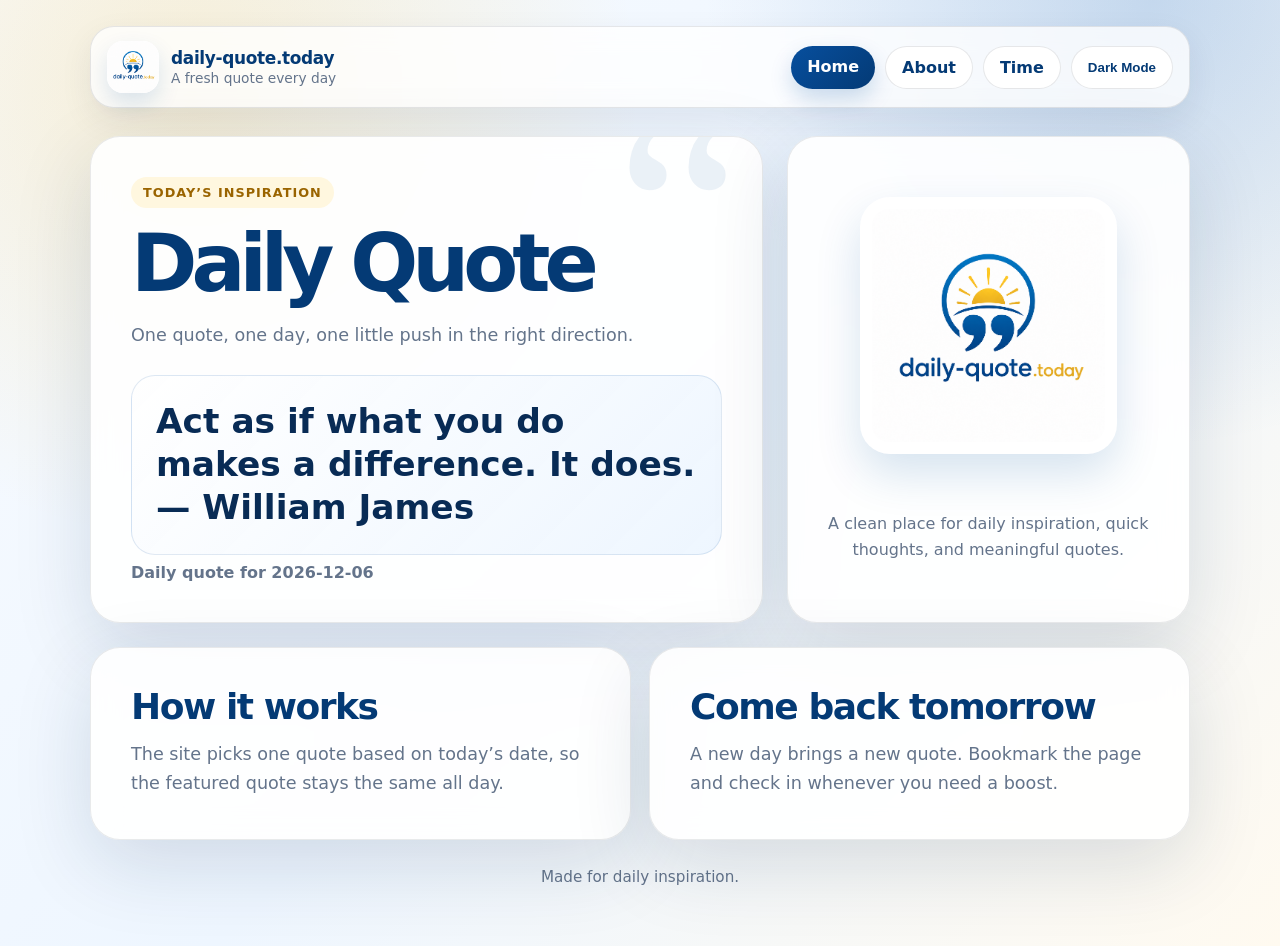
==== index.html @ e8eece8d "Initial commit" ====
<!DOCTYPE html><html lang="en"><head><title>Daily Quote</title><meta charset="UTF-8">
  <meta name="viewport" content="width=device-width, initial-scale=1.0">
  <link rel="icon" href="/favicon.ico" sizes="any">
  <link rel="icon" type="image/png" sizes="32x32" href="/favicon-32x32.png">
  <link rel="icon" type="image/png" sizes="16x16" href="/favicon-16x16.png">
  <link rel="apple-touch-icon" href="/apple-touch-icon.png">
  <script src="/theme.js"></script>
  <link rel="stylesheet" href="/style.css"></head><body><main class="page-shell"><header class="topbar">
      <a class="brand" href="/">
        <img src="/logo.png" alt="daily-quote.today logo">
        <span class="brand-text">
          <strong>daily-quote.today</strong>
          <span>A fresh quote every day</span>
        </span>
      </a>
      <nav class="nav" aria-label="Main navigation">
        <a href="/">Home</a>
        <a class="secondary" href="/about.html">About</a>
        <a class="secondary" href="/time.html">Time</a>
        <button class="theme-toggle" id="themeToggle" type="button"  data-theme-toggle>Dark Mode</button>
      </nav>
    </header><section class="hero"><article class="card quote-card"><span class="eyebrow">Today’s inspiration</span><h1>Daily Quote</h1><p class="lead">One quote, one day, one little push in the right direction.</p><div id="quote" class="quote">Loading today’s quote...</div><div id="quoteDate" class="meta">Checking the calendar...</div></article><aside class="card logo-panel"><img src="/logo.png" alt="daily-quote.today logo"><p>A clean place for daily inspiration, quick thoughts, and meaningful quotes.</p></aside></section><section class="grid"><article class="card"><h2>How it works</h2><p class="lead">The site picks one quote based on today’s date, so the featured quote stays the same all day.</p></article><article class="card"><h2>Come back tomorrow</h2><p class="lead">A new day brings a new quote. Bookmark the page and check in whenever you need a boost.</p></article></section><p class="footer">Made for daily inspiration.</p></main><script src="/app.js"></script></body></html>
---- style.css ----
*{box-sizing:border-box}:root{--blue:#074f9e;--blue-dark:#043a75;--gold:#f2b51e;--ink:#102033;--muted:#64748b;--line:rgba(15,23,42,.1);--card:rgba(255,255,255,.9);--shadow:0 24px 80px rgba(15,42,80,.14)}body{margin:0;min-height:100vh;color:var(--ink);font-family:Inter,ui-sans-serif,system-ui,-apple-system,BlinkMacSystemFont,"Segoe UI",sans-serif;background:radial-gradient(circle at 15% 10%,rgba(242,181,30,.18),transparent 28rem),radial-gradient(circle at 90% 0%,rgba(7,79,158,.18),transparent 28rem),linear-gradient(135deg,#f8fbff 0%,#eef6ff 52%,#fffaf0 100%)}.page-shell{width:min(1100px,calc(100% - 32px));margin:0 auto;padding:26px 0 44px}.topbar{display:flex;align-items:center;justify-content:space-between;gap:18px;padding:14px 16px;margin-bottom:28px;background:rgba(255,255,255,.78);border:1px solid var(--line);border-radius:24px;box-shadow:0 12px 32px rgba(15,42,80,.08);backdrop-filter:blur(12px)}.brand{display:flex;align-items:center;gap:12px;text-decoration:none}.brand img{width:52px;height:52px;object-fit:contain;border-radius:16px;background:white;box-shadow:0 10px 22px rgba(7,79,158,.14)}.brand-text strong{display:block;font-size:1.06rem;letter-spacing:-.02em;color:var(--blue-dark)}.brand-text span{display:block;color:var(--muted);font-size:.86rem;margin-top:2px}.nav{display:flex;flex-wrap:wrap;gap:10px;justify-content:flex-end}.nav a{border:0;border-radius:999px;padding:11px 16px;background:linear-gradient(135deg,var(--blue),var(--blue-dark));color:white;font-weight:800;text-decoration:none;box-shadow:0 10px 22px rgba(7,79,158,.2)}.nav a.secondary{background:white;color:var(--blue-dark);border:1px solid var(--line);box-shadow:none}.hero{display:grid;grid-template-columns:minmax(0,1.25fr) minmax(280px,.75fr);gap:24px;align-items:stretch}.card{background:var(--card);border:1px solid rgba(15,23,42,.09);border-radius:30px;padding:clamp(22px,4vw,40px);box-shadow:var(--shadow);backdrop-filter:blur(14px)}.quote-card{position:relative;overflow:hidden}.quote-card::before{content:"“";position:absolute;top:-70px;right:18px;color:rgba(7,79,158,.08);font-size:18rem;font-family:Georgia,serif;line-height:1}.eyebrow{display:inline-flex;align-items:center;gap:8px;padding:8px 12px;border-radius:999px;background:#fff7df;color:#9a6400;font-weight:900;font-size:.8rem;text-transform:uppercase;letter-spacing:.08em}h1{font-size:clamp(2.3rem,7vw,5rem);line-height:.96;letter-spacing:-.075em;margin:18px 0;color:var(--blue-dark)}h2{font-size:clamp(1.5rem,3vw,2.25rem);line-height:1.05;letter-spacing:-.04em;margin:0 0 14px;color:var(--blue-dark)}.lead{color:var(--muted);font-size:1.1rem;line-height:1.7;margin:0}.quote{position:relative;z-index:1;margin:24px 0 8px;padding:24px;border-radius:24px;background:linear-gradient(135deg,rgba(255,255,255,.86),rgba(234,244,255,.82));border:1px solid rgba(7,79,158,.12);font-size:clamp(1.35rem,3vw,2.15rem);font-weight:900;line-height:1.26;color:#082b55}.meta{color:var(--muted);font-weight:700}.logo-panel{display:grid;place-items:center;text-align:center}.logo-panel img{width:min(260px,80%);height:auto;border-radius:30px;background:white;padding:12px;box-shadow:0 20px 45px rgba(7,79,158,.16)}.logo-panel p{color:var(--muted);line-height:1.6;margin:18px 0 0}.grid{display:grid;grid-template-columns:repeat(2,minmax(0,1fr));gap:18px;margin-top:24px}.note-box{padding:18px;border-radius:22px;background:rgba(255,247,223,.82);border:1px solid rgba(242,181,30,.24);color:#744b00;line-height:1.7}.footer{margin-top:28px;color:var(--muted);text-align:center;font-size:.95rem}@media(max-width:780px){.topbar{align-items:flex-start;flex-direction:column}.nav{width:100%;justify-content:flex-start}.hero,.grid{grid-template-columns:1fr}.nav a{flex:1;text-align:center}}

/* Dark / Light Mode Toggle */
.theme-toggle {
  border: 1px solid var(--line);
  border-radius: 999px;
  padding: 11px 16px;
  background: white;
  color: var(--blue-dark);
  font-weight: 900;
  cursor: pointer;
  box-shadow: none;
}

.theme-toggle:hover {
  transform: translateY(-1px);
  box-shadow: 0 14px 28px rgba(7, 79, 158, 0.18);
}

body.dark-mode {
  --blue: #60a5fa;
  --blue-dark: #bfdbfe;
  --gold: #facc15;
  --ink: #f8fafc;
  --muted: #cbd5e1;
  --line: rgba(255, 255, 255, 0.14);
  --card: rgba(15, 23, 42, 0.88);
  --shadow: 0 24px 80px rgba(0, 0, 0, 0.32);
  background:
    radial-gradient(circle at 15% 10%, rgba(250, 204, 21, 0.14), transparent 28rem),
    radial-gradient(circle at 90% 0%, rgba(96, 165, 250, 0.16), transparent 28rem),
    linear-gradient(135deg, #020617 0%, #0f172a 52%, #111827 100%);
}

body.dark-mode .topbar,
body.dark-mode .card {
  background: rgba(15, 23, 42, 0.82);
  border-color: rgba(255, 255, 255, 0.12);
}

body.dark-mode .brand-text strong,
body.dark-mode h1,
body.dark-mode h2 {
  color: #dbeafe;
}

body.dark-mode .brand-text span,
body.dark-mode .lead,
body.dark-mode .meta,
body.dark-mode .footer {
  color: #cbd5e1;
}

body.dark-mode .nav a.secondary,
body.dark-mode .button-link.secondary,
body.dark-mode .theme-toggle {
  background: rgba(15, 23, 42, 0.9);
  color: #dbeafe;
  border-color: rgba(255, 255, 255, 0.14);
}

body.dark-mode .quote {
  background: linear-gradient(135deg, rgba(15, 23, 42, 0.92), rgba(30, 41, 59, 0.86));
  border-color: rgba(96, 165, 250, 0.24);
  color: #f8fafc;
}

body.dark-mode .logo-panel img {
  background: rgba(255, 255, 255, 0.9);
}

body.dark-mode .note-box {
  background: rgba(30, 41, 59, 0.82);
  border-color: rgba(250, 204, 21, 0.22);
  color: #fde68a;
}


/* Site-wide remembered theme support */
.theme-toggle {
  border: 1px solid var(--line);
  border-radius: 999px;
  padding: 11px 16px;
  background: white;
  color: var(--blue-dark);
  font-weight: 900;
  cursor: pointer;
  box-shadow: none;
}

html.dark-mode body {
  --blue: #60a5fa;
  --blue-dark: #bfdbfe;
  --gold: #facc15;
  --ink: #f8fafc;
  --muted: #cbd5e1;
  --line: rgba(255, 255, 255, 0.14);
  --card: rgba(15, 23, 42, 0.88);
  --shadow: 0 24px 80px rgba(0, 0, 0, 0.32);
  background:
    radial-gradient(circle at 15% 10%, rgba(250, 204, 21, 0.14), transparent 28rem),
    radial-gradient(circle at 90% 0%, rgba(96, 165, 250, 0.16), transparent 28rem),
    linear-gradient(135deg, #020617 0%, #0f172a 52%, #111827 100%);
}

html.dark-mode .topbar,
html.dark-mode .card {
  background: rgba(15, 23, 42, 0.82);
  border-color: rgba(255, 255, 255, 0.12);
}

html.dark-mode .brand-text strong,
html.dark-mode h1,
html.dark-mode h2 {
  color: #dbeafe;
}

html.dark-mode .brand-text span,
html.dark-mode .lead,
html.dark-mode .meta,
html.dark-mode .footer {
  color: #cbd5e1;
}

html.dark-mode .nav a.secondary,
html.dark-mode .button-link.secondary,
html.dark-mode .theme-toggle {
  background: rgba(15, 23, 42, 0.9);
  color: #dbeafe;
  border-color: rgba(255, 255, 255, 0.14);
}

html.dark-mode .quote {
  background: linear-gradient(135deg, rgba(15, 23, 42, 0.92), rgba(30, 41, 59, 0.86));
  border-color: rgba(96, 165, 250, 0.24);
  color: #f8fafc;
}

html.dark-mode .logo-panel img {
  background: rgba(255, 255, 255, 0.9);
}

html.dark-mode .note-box {
  background: rgba(30, 41, 59, 0.82);
  border-color: rgba(250, 204, 21, 0.22);
  color: #fde68a;
}
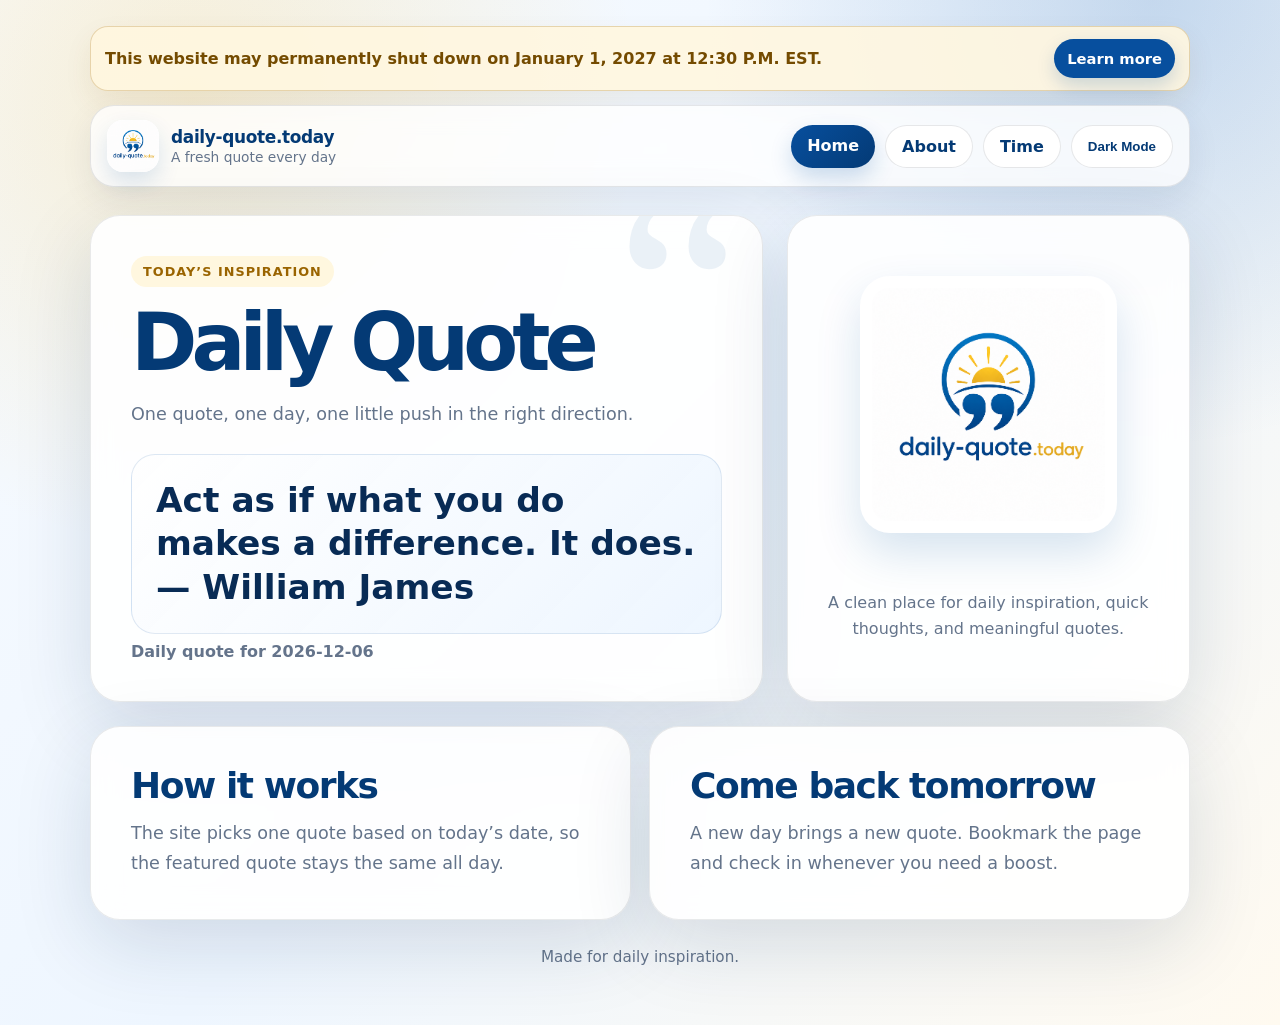
==== commit 0a3087ac: "modified:   about.html 	modified:   index.html 	new file:   shutdown.html 	modified:   style.css 	mo" ====
--- a/index.html
+++ b/index.html
@@ -5,7 +5,7 @@
   <link rel="icon" type="image/png" sizes="16x16" href="/favicon-16x16.png">
   <link rel="apple-touch-icon" href="/apple-touch-icon.png">
   <script src="/theme.js"></script>
-  <link rel="stylesheet" href="/style.css"></head><body><main class="page-shell"><header class="topbar">
+  <link rel="stylesheet" href="/style.css"></head><body><main class="page-shell"><div class="announcement-bar" role="status"><span>This website may permanently shut down on January 1, 2027 at 12:30 P.M. EST.</span><a href="/shutdown.html">Learn more</a></div><header class="topbar">
       <a class="brand" href="/">
         <img src="/logo.png" alt="daily-quote.today logo">
         <span class="brand-text">
@@ -19,4 +19,4 @@
         <a class="secondary" href="/time.html">Time</a>
         <button class="theme-toggle" id="themeToggle" type="button"  data-theme-toggle>Dark Mode</button>
       </nav>
-    </header><section class="hero"><article class="card quote-card"><span class="eyebrow">Today’s inspiration</span><h1>Daily Quote</h1><p class="lead">One quote, one day, one little push in the right direction.</p><div id="quote" class="quote">Loading today’s quote...</div><div id="quoteDate" class="meta">Checking the calendar...</div></article><aside class="card logo-panel"><img src="/logo.png" alt="daily-quote.today logo"><p>A clean place for daily inspiration, quick thoughts, and meaningful quotes.</p></aside></section><section class="grid"><article class="card"><h2>How it works</h2><p class="lead">The site picks one quote based on today’s date, so the featured quote stays the same all day.</p></article><article class="card"><h2>Come back tomorrow</h2><p class="lead">A new day brings a new quote. Bookmark the page and check in whenever you need a boost.</p></article></section><p class="footer">Made for daily inspiration.</p></main><script src="/app.js"></script></body></html>+    </header><section class="hero"><article class="card quote-card"><span class="eyebrow">Today’s inspiration</span><h1>Daily Quote</h1><p class="lead">One quote, one day, one little push in the right direction.</p><div id="quote" class="quote">Loading today’s quote...</div><div id="quoteDate" class="meta">Checking the calendar...</div></article><aside class="card logo-panel"><img src="/logo.png" alt="daily-quote.today logo"><p>A clean place for daily inspiration, quick thoughts, and meaningful quotes.</p></aside></section><section class="grid"><article class="card"><h2>How it works</h2><p class="lead">The site picks one quote based on today’s date, so the featured quote stays the same all day.</p></article><article class="card"><h2>Come back tomorrow</h2><p class="lead">A new day brings a new quote. Bookmark the page and check in whenever you need a boost.</p></article></section><p class="footer">Made for daily inspiration.</p></main><script src="/app.js"></script></body></html>
--- a/style.css
+++ b/style.css
@@ -1,4 +1,4 @@
-*{box-sizing:border-box}:root{--blue:#074f9e;--blue-dark:#043a75;--gold:#f2b51e;--ink:#102033;--muted:#64748b;--line:rgba(15,23,42,.1);--card:rgba(255,255,255,.9);--shadow:0 24px 80px rgba(15,42,80,.14)}body{margin:0;min-height:100vh;color:var(--ink);font-family:Inter,ui-sans-serif,system-ui,-apple-system,BlinkMacSystemFont,"Segoe UI",sans-serif;background:radial-gradient(circle at 15% 10%,rgba(242,181,30,.18),transparent 28rem),radial-gradient(circle at 90% 0%,rgba(7,79,158,.18),transparent 28rem),linear-gradient(135deg,#f8fbff 0%,#eef6ff 52%,#fffaf0 100%)}.page-shell{width:min(1100px,calc(100% - 32px));margin:0 auto;padding:26px 0 44px}.topbar{display:flex;align-items:center;justify-content:space-between;gap:18px;padding:14px 16px;margin-bottom:28px;background:rgba(255,255,255,.78);border:1px solid var(--line);border-radius:24px;box-shadow:0 12px 32px rgba(15,42,80,.08);backdrop-filter:blur(12px)}.brand{display:flex;align-items:center;gap:12px;text-decoration:none}.brand img{width:52px;height:52px;object-fit:contain;border-radius:16px;background:white;box-shadow:0 10px 22px rgba(7,79,158,.14)}.brand-text strong{display:block;font-size:1.06rem;letter-spacing:-.02em;color:var(--blue-dark)}.brand-text span{display:block;color:var(--muted);font-size:.86rem;margin-top:2px}.nav{display:flex;flex-wrap:wrap;gap:10px;justify-content:flex-end}.nav a{border:0;border-radius:999px;padding:11px 16px;background:linear-gradient(135deg,var(--blue),var(--blue-dark));color:white;font-weight:800;text-decoration:none;box-shadow:0 10px 22px rgba(7,79,158,.2)}.nav a.secondary{background:white;color:var(--blue-dark);border:1px solid var(--line);box-shadow:none}.hero{display:grid;grid-template-columns:minmax(0,1.25fr) minmax(280px,.75fr);gap:24px;align-items:stretch}.card{background:var(--card);border:1px solid rgba(15,23,42,.09);border-radius:30px;padding:clamp(22px,4vw,40px);box-shadow:var(--shadow);backdrop-filter:blur(14px)}.quote-card{position:relative;overflow:hidden}.quote-card::before{content:"“";position:absolute;top:-70px;right:18px;color:rgba(7,79,158,.08);font-size:18rem;font-family:Georgia,serif;line-height:1}.eyebrow{display:inline-flex;align-items:center;gap:8px;padding:8px 12px;border-radius:999px;background:#fff7df;color:#9a6400;font-weight:900;font-size:.8rem;text-transform:uppercase;letter-spacing:.08em}h1{font-size:clamp(2.3rem,7vw,5rem);line-height:.96;letter-spacing:-.075em;margin:18px 0;color:var(--blue-dark)}h2{font-size:clamp(1.5rem,3vw,2.25rem);line-height:1.05;letter-spacing:-.04em;margin:0 0 14px;color:var(--blue-dark)}.lead{color:var(--muted);font-size:1.1rem;line-height:1.7;margin:0}.quote{position:relative;z-index:1;margin:24px 0 8px;padding:24px;border-radius:24px;background:linear-gradient(135deg,rgba(255,255,255,.86),rgba(234,244,255,.82));border:1px solid rgba(7,79,158,.12);font-size:clamp(1.35rem,3vw,2.15rem);font-weight:900;line-height:1.26;color:#082b55}.meta{color:var(--muted);font-weight:700}.logo-panel{display:grid;place-items:center;text-align:center}.logo-panel img{width:min(260px,80%);height:auto;border-radius:30px;background:white;padding:12px;box-shadow:0 20px 45px rgba(7,79,158,.16)}.logo-panel p{color:var(--muted);line-height:1.6;margin:18px 0 0}.grid{display:grid;grid-template-columns:repeat(2,minmax(0,1fr));gap:18px;margin-top:24px}.note-box{padding:18px;border-radius:22px;background:rgba(255,247,223,.82);border:1px solid rgba(242,181,30,.24);color:#744b00;line-height:1.7}.footer{margin-top:28px;color:var(--muted);text-align:center;font-size:.95rem}@media(max-width:780px){.topbar{align-items:flex-start;flex-direction:column}.nav{width:100%;justify-content:flex-start}.hero,.grid{grid-template-columns:1fr}.nav a{flex:1;text-align:center}}
+*{box-sizing:border-box}:root{--blue:#074f9e;--blue-dark:#043a75;--gold:#f2b51e;--ink:#102033;--muted:#64748b;--line:rgba(15,23,42,.1);--card:rgba(255,255,255,.9);--shadow:0 24px 80px rgba(15,42,80,.14)}body{margin:0;min-height:100vh;color:var(--ink);font-family:Inter,ui-sans-serif,system-ui,-apple-system,BlinkMacSystemFont,"Segoe UI",sans-serif;background:radial-gradient(circle at 15% 10%,rgba(242,181,30,.18),transparent 28rem),radial-gradient(circle at 90% 0%,rgba(7,79,158,.18),transparent 28rem),linear-gradient(135deg,#f8fbff 0%,#eef6ff 52%,#fffaf0 100%)}.page-shell{width:min(1100px,calc(100% - 32px));margin:0 auto;padding:26px 0 44px}.announcement-bar{display:flex;align-items:center;justify-content:space-between;gap:14px;margin-bottom:14px;padding:12px 14px;border:1px solid rgba(154,100,0,.24);border-radius:18px;background:rgba(255,247,223,.9);color:#744b00;box-shadow:0 12px 28px rgba(116,75,0,.08);font-weight:800;line-height:1.45}.announcement-bar a{flex:0 0 auto;border-radius:999px;padding:9px 13px;background:#074f9e;color:white;text-decoration:none;font-size:.92rem;box-shadow:0 8px 18px rgba(7,79,158,.18)}.topbar{display:flex;align-items:center;justify-content:space-between;gap:18px;padding:14px 16px;margin-bottom:28px;background:rgba(255,255,255,.78);border:1px solid var(--line);border-radius:24px;box-shadow:0 12px 32px rgba(15,42,80,.08);backdrop-filter:blur(12px)}.brand{display:flex;align-items:center;gap:12px;text-decoration:none}.brand img{width:52px;height:52px;object-fit:contain;border-radius:16px;background:white;box-shadow:0 10px 22px rgba(7,79,158,.14)}.brand-text strong{display:block;font-size:1.06rem;letter-spacing:-.02em;color:var(--blue-dark)}.brand-text span{display:block;color:var(--muted);font-size:.86rem;margin-top:2px}.nav{display:flex;flex-wrap:wrap;gap:10px;justify-content:flex-end}.nav a{border:0;border-radius:999px;padding:11px 16px;background:linear-gradient(135deg,var(--blue),var(--blue-dark));color:white;font-weight:800;text-decoration:none;box-shadow:0 10px 22px rgba(7,79,158,.2)}.nav a.secondary{background:white;color:var(--blue-dark);border:1px solid var(--line);box-shadow:none}.hero{display:grid;grid-template-columns:minmax(0,1.25fr) minmax(280px,.75fr);gap:24px;align-items:stretch}.card{background:var(--card);border:1px solid rgba(15,23,42,.09);border-radius:30px;padding:clamp(22px,4vw,40px);box-shadow:var(--shadow);backdrop-filter:blur(14px)}.quote-card{position:relative;overflow:hidden}.quote-card::before{content:"“";position:absolute;top:-70px;right:18px;color:rgba(7,79,158,.08);font-size:18rem;font-family:Georgia,serif;line-height:1}.eyebrow{display:inline-flex;align-items:center;gap:8px;padding:8px 12px;border-radius:999px;background:#fff7df;color:#9a6400;font-weight:900;font-size:.8rem;text-transform:uppercase;letter-spacing:.08em}h1{font-size:clamp(2.3rem,7vw,5rem);line-height:.96;letter-spacing:-.075em;margin:18px 0;color:var(--blue-dark)}h2{font-size:clamp(1.5rem,3vw,2.25rem);line-height:1.05;letter-spacing:-.04em;margin:0 0 14px;color:var(--blue-dark)}.lead{color:var(--muted);font-size:1.1rem;line-height:1.7;margin:0}.quote{position:relative;z-index:1;margin:24px 0 8px;padding:24px;border-radius:24px;background:linear-gradient(135deg,rgba(255,255,255,.86),rgba(234,244,255,.82));border:1px solid rgba(7,79,158,.12);font-size:clamp(1.35rem,3vw,2.15rem);font-weight:900;line-height:1.26;color:#082b55}.meta{color:var(--muted);font-weight:700}.logo-panel{display:grid;place-items:center;text-align:center}.logo-panel img{width:min(260px,80%);height:auto;border-radius:30px;background:white;padding:12px;box-shadow:0 20px 45px rgba(7,79,158,.16)}.logo-panel p{color:var(--muted);line-height:1.6;margin:18px 0 0}.grid{display:grid;grid-template-columns:repeat(2,minmax(0,1fr));gap:18px;margin-top:24px}.note-box{padding:18px;border-radius:22px;background:rgba(255,247,223,.82);border:1px solid rgba(242,181,30,.24);color:#744b00;line-height:1.7}.notice-panel{margin-top:24px;padding:20px;border-radius:22px;background:rgba(234,244,255,.78);border:1px solid rgba(7,79,158,.14);color:#082b55;line-height:1.7}.notice-panel p{margin:8px 0 0}.donation-card{display:flex;flex-direction:column;justify-content:center}.donation-actions{display:flex;flex-wrap:wrap;gap:12px;margin-top:24px}.button-link{display:inline-flex;align-items:center;justify-content:center;min-height:46px;border-radius:999px;padding:12px 18px;background:linear-gradient(135deg,var(--blue),var(--blue-dark));color:white;font-weight:900;text-decoration:none;box-shadow:0 10px 22px rgba(7,79,158,.2)}.button-link.secondary{background:white;color:var(--blue-dark);border:1px solid var(--line);box-shadow:none}.footer{margin-top:28px;color:var(--muted);text-align:center;font-size:.95rem}@media(max-width:780px){.topbar{align-items:flex-start;flex-direction:column}.announcement-bar{align-items:flex-start;flex-direction:column}.announcement-bar a{width:100%;text-align:center}.nav{width:100%;justify-content:flex-start}.hero,.grid{grid-template-columns:1fr}.nav a{flex:1;text-align:center}}
 
 /* Dark / Light Mode Toggle */
 .theme-toggle {
@@ -145,3 +145,21 @@
   border-color: rgba(250, 204, 21, 0.22);
   color: #fde68a;
 }
+
+html.dark-mode .announcement-bar {
+  background: rgba(63, 48, 18, 0.92);
+  border-color: rgba(250, 204, 21, 0.24);
+  color: #fde68a;
+}
+
+html.dark-mode .announcement-bar a,
+html.dark-mode .button-link {
+  background: linear-gradient(135deg, #3b82f6, #60a5fa);
+  color: #020617;
+}
+
+html.dark-mode .notice-panel {
+  background: rgba(30, 41, 59, 0.82);
+  border-color: rgba(96, 165, 250, 0.24);
+  color: #dbeafe;
+}
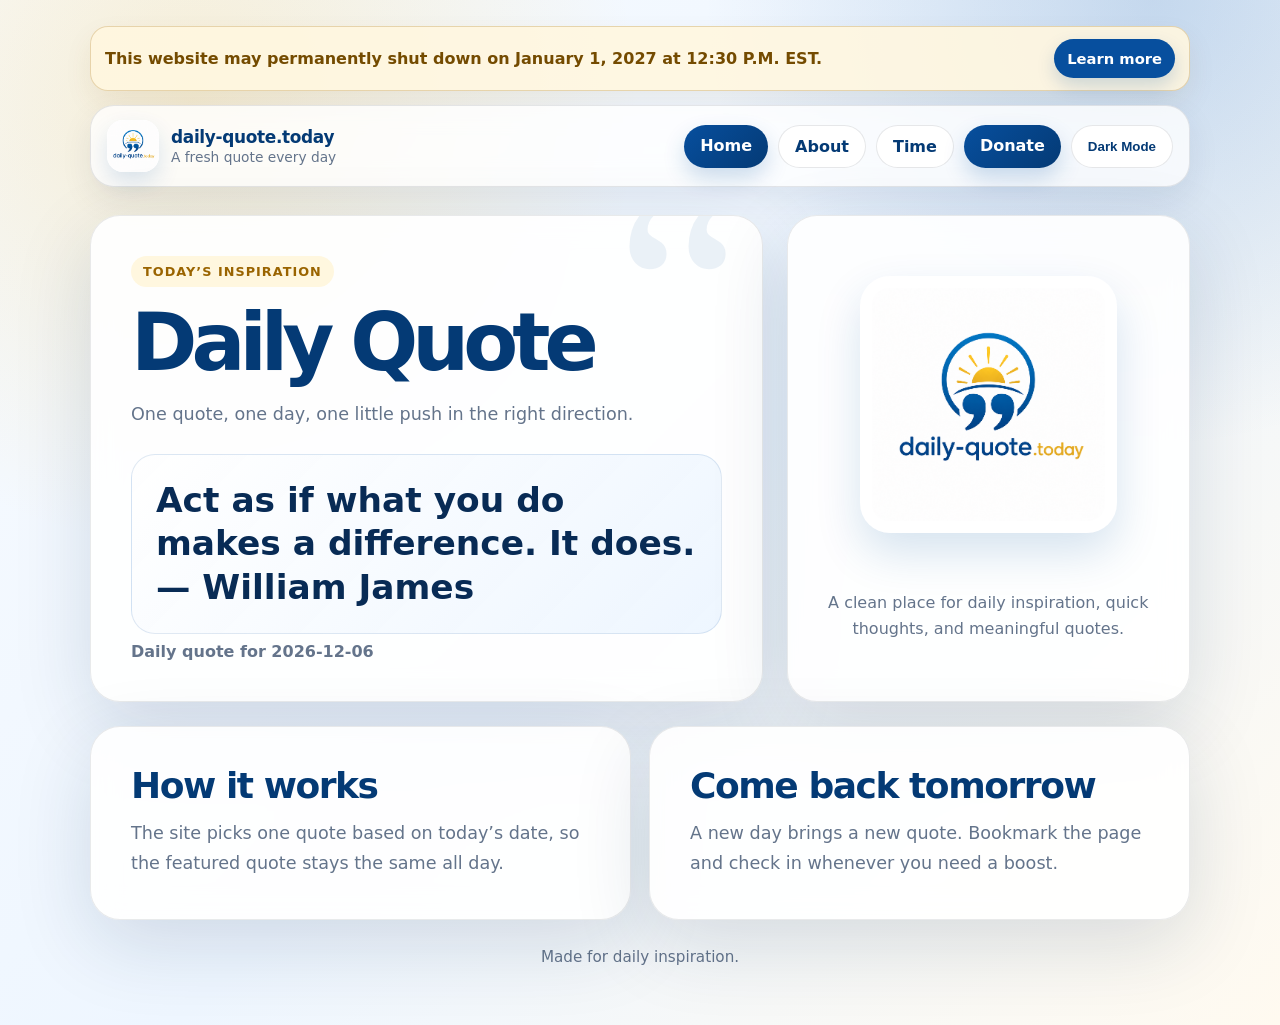
==== commit 420e097e: "modified:   about.html 	modified:   index.html 	modified:   shutdown.html 	modified:   time.html" ====
--- a/index.html
+++ b/index.html
@@ -17,6 +17,7 @@
         <a href="/">Home</a>
         <a class="secondary" href="/about.html">About</a>
         <a class="secondary" href="/time.html">Time</a>
+        <a href="/shutdown.html">Donate</a>
         <button class="theme-toggle" id="themeToggle" type="button"  data-theme-toggle>Dark Mode</button>
       </nav>
     </header><section class="hero"><article class="card quote-card"><span class="eyebrow">Today’s inspiration</span><h1>Daily Quote</h1><p class="lead">One quote, one day, one little push in the right direction.</p><div id="quote" class="quote">Loading today’s quote...</div><div id="quoteDate" class="meta">Checking the calendar...</div></article><aside class="card logo-panel"><img src="/logo.png" alt="daily-quote.today logo"><p>A clean place for daily inspiration, quick thoughts, and meaningful quotes.</p></aside></section><section class="grid"><article class="card"><h2>How it works</h2><p class="lead">The site picks one quote based on today’s date, so the featured quote stays the same all day.</p></article><article class="card"><h2>Come back tomorrow</h2><p class="lead">A new day brings a new quote. Bookmark the page and check in whenever you need a boost.</p></article></section><p class="footer">Made for daily inspiration.</p></main><script src="/app.js"></script></body></html>
